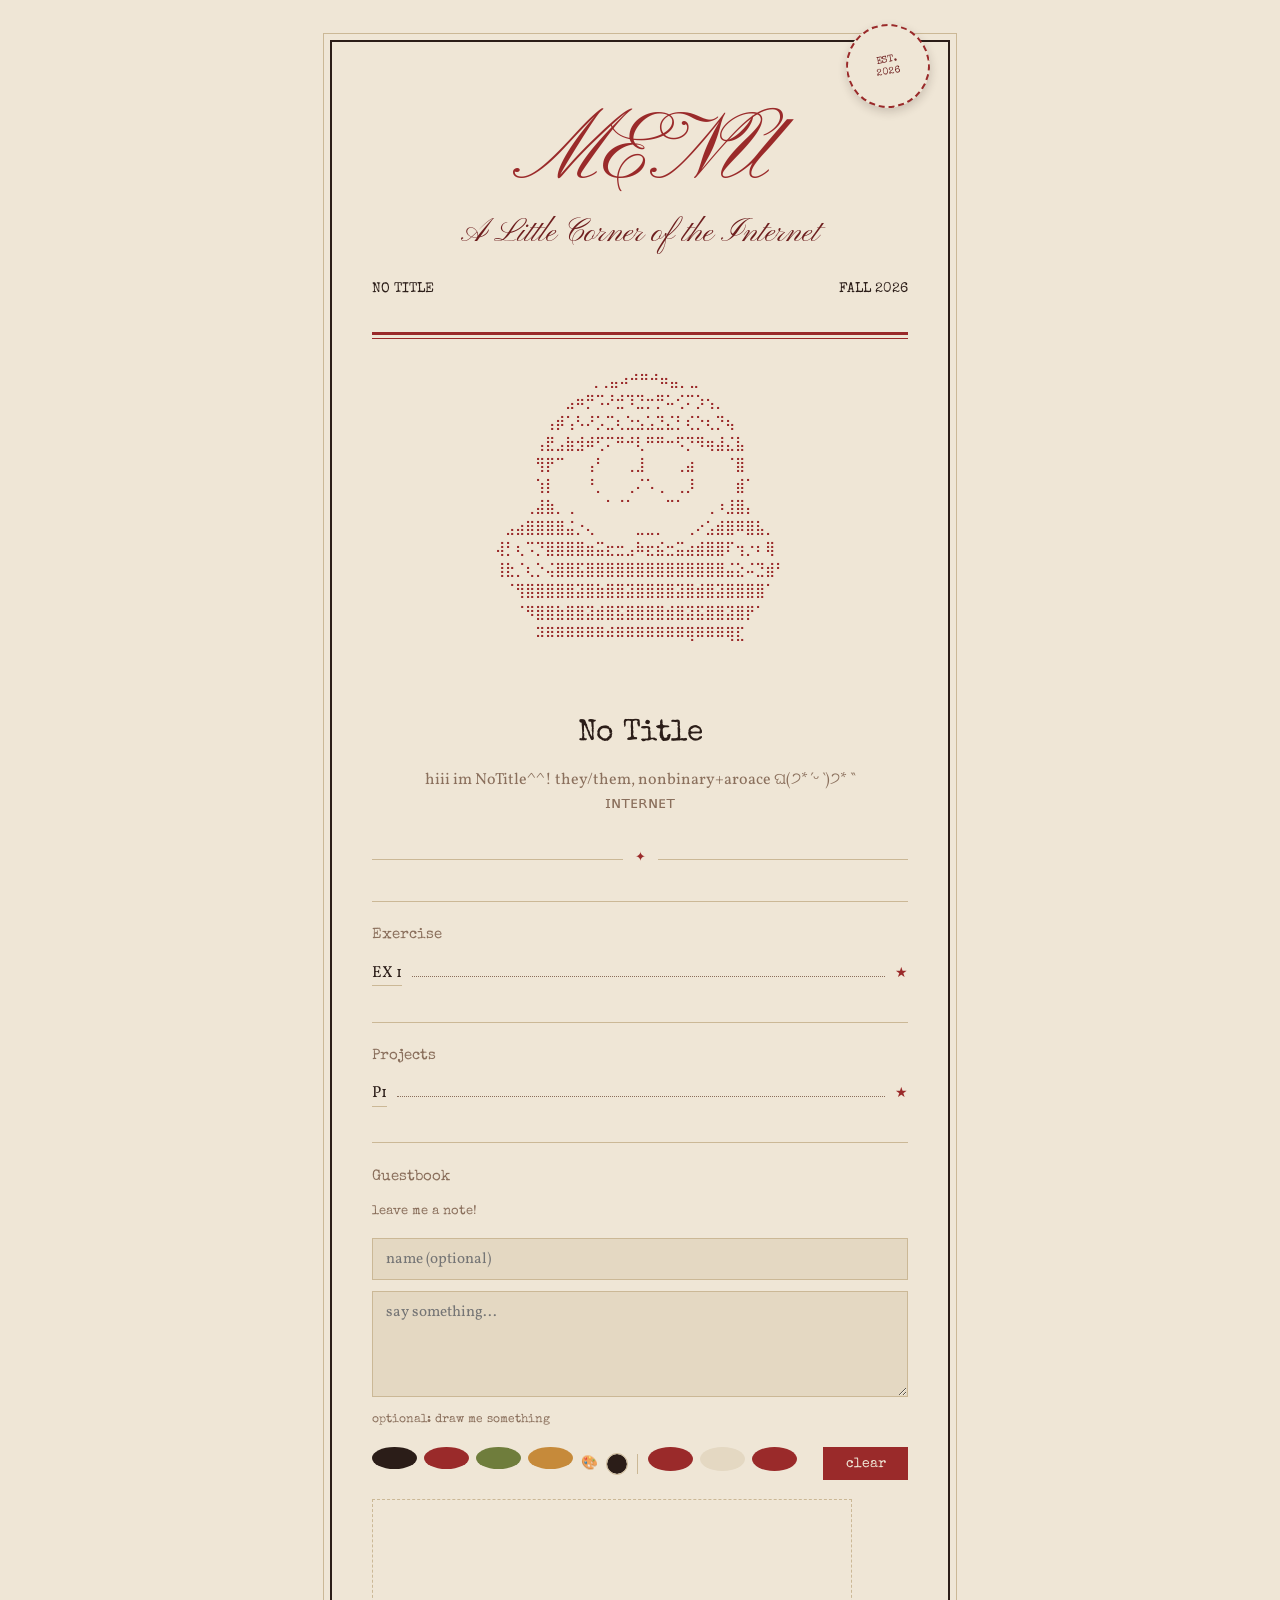
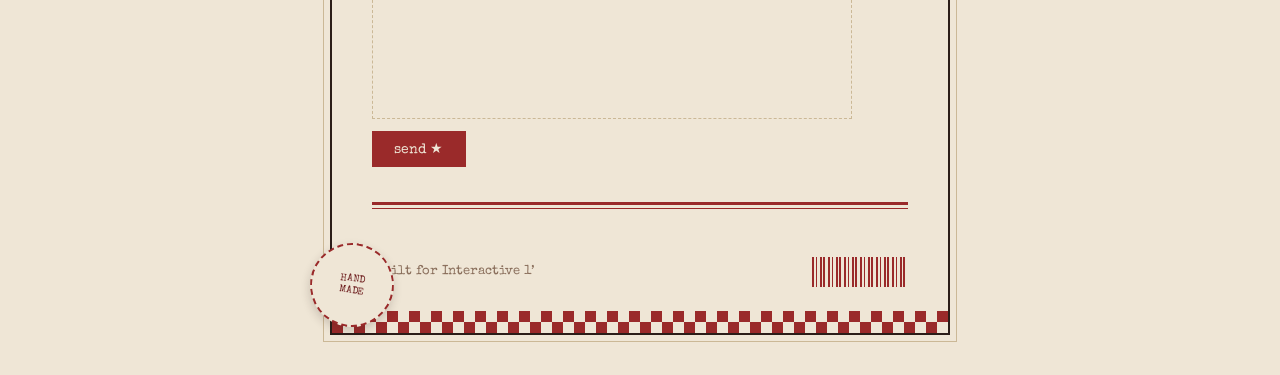
==== index.html @ c3e28254 "color pick" ====
<!DOCTYPE html>
<html lang="en">
<head>
  <meta charset="utf-8" />
  <meta name="viewport" content="width=device-width, initial-scale=1" />
  <title>[Your Name]'s Interactive Site</title>
  <!-- this is where my meta-info lives, but won't show up on the page itself -->
  <link rel="preconnect" href="https://fonts.googleapis.com" />
  <link rel="preconnect" href="https://fonts.gstatic.com" crossorigin />
  <link href="https://fonts.googleapis.com/css2?family=Special+Elite&family=Vollkorn:ital,wght@0,400;0,600;1,400&family=Pinyon+Script&display=swap" rel="stylesheet" />
  <link rel="stylesheet" href="assets/style.css" />
</head>
<body>
  <!-- this is where all my webpage stuff should go -->
  <div class="sky"></div>

  <section id="container">

    <!-- masthead — edit the title/subtitle/info-bar text freely -->
    <div class="masthead">
      <h2 class="menu-title">MENU</h2>
      <p class="menu-subtitle">A Little Corner of the Internet</p>
      <div class="menu-infobar">
        <span>NO TITLE</span>
        <span>FALL 2026</span>
      </div>
    </div>
    <div class="rule-double"></div>

    <!-- about me -->
    <div class="menu-header">
      <pre class="ascii">
 ⠀⠀⠀⠀⠀⠀⠀⠀⠀⢀⢀⣤⠴⠚⠛⠚⠶⣤⡀⣀⠀⠀⠀⠀⠀⠀⠀⠀⠀
⠀⠀⠀⠀⠀⠀⠀⣠⠶⡛⠩⠜⣚⠹⣙⡒⡛⠥⢊⠍⡱⢢⡀⠀⠀⠀⠀⠀⠀
⠀⠀⠀⠀⠀⢠⡾⢡⠣⠜⡡⣉⢆⣑⣢⣡⣙⣌⡃⢎⡑⢆⡙⢦⠀⠀⠀⠀⠀
⠀⠀⠀⠀⢠⣟⣠⣷⣺⠾⢋⠍⠛⠚⢇⠛⠛⠒⠫⡙⠻⢶⣼⣌⣧⠀⠀⠀⠀
⠀⠀⠀⠀⢻⡟⠉⠀⠀⢠⠃⠀⠀⢀⣸⠀⠀⠀⢀⣴⠀⠀⠀⠈⣿⠀⠀⠀⠀
⠀⠀⠀⠀⢱⡇⠀⠀⠀⠘⡀⠀⠀⢀⠌⠡⢀⠀⢀⡸⠀⠀⠀⠀⣾⠁⠀⠀⠀
⠀⠀⠀⢀⣼⣷⡀⢀⠀⠀⠀⠁⠈⠁⠀⠀⠀⠉⠁⠀⠀⢀⠰⣸⣿⡄⠀⠀⠀
⠀⣠⣴⣿⣿⣿⣿⣬⡐⢄⠀⠀⠀⠀⣀⣀⡀⠀⠀⢀⠔⣡⣾⣿⠿⣿⣧⡀⠀
⢼⡃⢆⠩⡙⣿⣿⣿⣿⣶⣭⣖⣒⣠⠷⣖⣮⣒⣭⣴⣾⣿⣿⠏⢲⡐⠆⢿⠀
⢸⣗⡈⢆⡑⢬⣿⣿⣯⣿⣿⣿⣿⣿⣿⣿⣿⣿⣿⣿⣿⣿⣿⣬⣕⠬⣙⣾⠃
⠀⠈⢻⣿⣿⣿⣿⣿⣽⣿⣷⣿⣿⣽⣿⣿⣿⣿⣽⣿⣾⣿⣽⣿⣿⣿⣿⠁⠀
⠀⠀⠈⠻⣿⣿⣷⣿⣿⣽⣾⣿⣯⣿⣿⣿⣿⣾⣿⣽⣯⣿⣿⣽⣿⡟⠁⠀⠀
⠀⠀⠀⠀⠽⠿⠿⠿⠿⠿⠿⠾⠿⠿⠿⠿⠿⠿⠿⢿⠿⠿⠿⢿⣏⠀⠀⠀⠀
     
    </pre>
      <h1>No Title</h1>
      <p class="desc">hiii im NoTitle^^! they/them, nonbinary+aroace ଘ(੭*ˊᵕˋ)੭* ̀ˋ ɪɴᴛᴇʀɴᴇᴛ</p>
    </div>

    <!-- CSS-only stamp placeholders. Replace with your own image stickers
         (see the <img class="sticker"> example below) or delete. -->
    <div class="stamp stamp--one">EST.<br />2026</div>
    <div class="stamp stamp--two">HAND<br />MADE</div>

    <!-- to use a real image sticker instead, drop a png/jpg in
         assets/images/ and add a tag like this anywhere in #container:
    <img class="sticker" src="assets/images/star.png" alt=""
         style="top: -24px; left: 40px; transform: rotate(-10deg);" />
    -->

    <div class="menu-divider"><span>&#10022;</span></div>

    <!-- links to my work -->
    <div id="exercises">
      <h3>Exercise</h3>
      <ul>
        <li class="menu-row">
          <a href="#">EX 1</a>
          <span class="leader"></span>
          <span class="mark">&#9733;</span>
        </li>
      </ul>
    </div>

    <div id="projects">
      <h3>Projects</h3>
      <ul>
        <li class="menu-row">
          <a href="#">P1</a>
          <span class="leader"></span>
          <span class="mark">&#9733;</span>
        </li>
      </ul>
    </div>

    <div id="guestbook">
      <h3>Guestbook</h3>
      <p class="guestbook-note">leave me a note!</p>
      <!-- sign up free at formspree.io, create a form, and replace
           YOUR_FORM_ID below (in the form action) with the ID they give you -->
      <form id="guestbook-form" class="guestbook-form" action="https://formspree.io/f/xeaqyvwk" method="POST">
        <input type="text" name="name" placeholder="name (optional)" />
        <textarea name="message" rows="4" placeholder="say something..." required></textarea>

        <p class="doodle-label">optional: draw me something</p>
        <div class="doodle-tools">
          <button type="button" class="doodle-color is-active" data-color="#2b1d18" style="background:#2b1d18" aria-label="ink"></button>
          <button type="button" class="doodle-color" data-color="#9a2a2a" style="background:#9a2a2a" aria-label="oxblood"></button>
          <button type="button" class="doodle-color" data-color="#6f7d3c" style="background:#6f7d3c" aria-label="olive"></button>
          <button type="button" class="doodle-color" data-color="#c68a3a" style="background:#c68a3a" aria-label="mustard"></button>
          <span class="doodle-tools-label" aria-hidden="true">&#127912;</span>
          <input type="color" id="doodle-color-input" class="doodle-color-input" value="#2b1d18" title="pick any color" />
          <span class="doodle-tools-divider"></span>
          <button type="button" class="doodle-size" data-size="2" aria-label="thin"><span></span></button>
          <button type="button" class="doodle-size is-active" data-size="4" aria-label="medium"><span></span></button>
          <button type="button" class="doodle-size" data-size="8" aria-label="thick"><span></span></button>
          <button type="button" id="doodle-clear" class="doodle-clear-btn">clear</button>
        </div>
        <canvas id="doodle-canvas" width="480" height="220"></canvas>

        <!-- honeypot field to cut down on spam bots, leave as-is -->
        <input type="text" name="_gotcha" class="hp-field" tabindex="-1" autocomplete="off" />
        <button type="submit">send &#9733;</button>
      </form>
      <p id="guestbook-thanks" class="guestbook-thanks" hidden>thank you — your note has been sent &#9733;</p>
    </div>

    <div class="rule-double"></div>
    <footer class="sitefoot">
      <div class="menu-footer">
        <p>&lsquo;Built for Interactive 1&rsquo;</p>
        <div class="barcode" aria-hidden="true"></div>
      </div>
    </footer>
    <div class="checker-band"></div>

  </section>

  <script>
    (function () {
      // ---- doodle canvas ----
      var canvas = document.getElementById('doodle-canvas');
      var hasDrawn = false;
      var ctx;

      function paperFill() {
        ctx.fillStyle = '#efe6d6';
        ctx.fillRect(0, 0, canvas.width, canvas.height);
      }

      if (canvas) {
        ctx = canvas.getContext('2d');
        paperFill();
        ctx.lineJoin = 'round';
        ctx.lineCap = 'round';
        ctx.lineWidth = 4;
        ctx.strokeStyle = '#2b1d18';
        canvas.style.touchAction = 'none';

        var drawing = false;
        var last = null;

        function getPos(e) {
          var rect = canvas.getBoundingClientRect();
          var scaleX = canvas.width / rect.width;
          var scaleY = canvas.height / rect.height;
          return {
            x: (e.clientX - rect.left) * scaleX,
            y: (e.clientY - rect.top) * scaleY
          };
        }

        canvas.addEventListener('pointerdown', function (e) {
          drawing = true;
          hasDrawn = true;
          last = getPos(e);
          canvas.setPointerCapture(e.pointerId);
        });
        canvas.addEventListener('pointermove', function (e) {
          if (!drawing) return;
          var pos = getPos(e);
          ctx.beginPath();
          ctx.moveTo(last.x, last.y);
          ctx.lineTo(pos.x, pos.y);
          ctx.stroke();
          last = pos;
        });
        canvas.addEventListener('pointerup', function () { drawing = false; });
        canvas.addEventListener('pointerleave', function () { drawing = false; });

        var colorBtns = document.querySelectorAll('.doodle-color');
        var colorInput = document.getElementById('doodle-color-input');

        colorBtns.forEach(function (btn) {
          btn.addEventListener('click', function () {
            ctx.strokeStyle = btn.getAttribute('data-color');
            if (colorInput) colorInput.value = btn.getAttribute('data-color');
            colorBtns.forEach(function (b) { b.classList.remove('is-active'); });
            btn.classList.add('is-active');
          });
        });

        if (colorInput) {
          colorInput.addEventListener('input', function () {
            ctx.strokeStyle = colorInput.value;
            colorBtns.forEach(function (b) { b.classList.remove('is-active'); });
          });
        }

        var sizeBtns = document.querySelectorAll('.doodle-size');
        sizeBtns.forEach(function (btn) {
          btn.addEventListener('click', function () {
            ctx.lineWidth = parseFloat(btn.getAttribute('data-size'));
            sizeBtns.forEach(function (b) { b.classList.remove('is-active'); });
            btn.classList.add('is-active');
          });
        });

        var clearBtn = document.getElementById('doodle-clear');
        if (clearBtn) {
          clearBtn.addEventListener('click', function () {
            paperFill();
            hasDrawn = false;
          });
        }
      }

      // ---- guestbook form submit ----
      var gbForm = document.getElementById('guestbook-form');
      if (!gbForm) return;

      // replace with your own values from cloudinary.com (see chat notes)
      var CLOUD_NAME = 'zeejncwy';
      var UPLOAD_PRESET = 'ntitle';

      function uploadDoodle() {
        return new Promise(function (resolve) {
          canvas.toBlob(function (blob) {
            if (!blob) { resolve(null); return; }
            var cdata = new FormData();
            cdata.append('file', blob, 'doodle.png');
            cdata.append('upload_preset', UPLOAD_PRESET);
            fetch('https://api.cloudinary.com/v1_1/' + CLOUD_NAME + '/upload', {
              method: 'POST',
              body: cdata
            }).then(function (r) { return r.json(); })
              .then(function (json) { resolve(json.secure_url || null); })
              .catch(function () { resolve(null); });
          }, 'image/png');
        });
      }

      gbForm.addEventListener('submit', function (e) {
        e.preventDefault();
        var submitBtn = gbForm.querySelector('button[type="submit"]');
        if (submitBtn) { submitBtn.disabled = true; submitBtn.textContent = 'sending...'; }

        function proceed(doodleUrl) {
          var data = new FormData(gbForm);
          if (doodleUrl) data.append('doodle_url', doodleUrl);
          fetch(gbForm.action, {
            method: 'POST',
            body: data,
            headers: { 'Accept': 'application/json' }
          }).then(function (res) {
            if (res.ok) {
              gbForm.hidden = true;
              document.getElementById('guestbook-thanks').hidden = false;
            } else {
              alert('Something went wrong — please try again.');
              if (submitBtn) { submitBtn.disabled = false; submitBtn.textContent = 'send ★'; }
            }
          }).catch(function () {
            alert('Something went wrong — please try again.');
            if (submitBtn) { submitBtn.disabled = false; submitBtn.textContent = 'send ★'; }
          });
        }

        if (canvas && hasDrawn) {
          uploadDoodle().then(proceed);
        } else {
          proceed(null);
        }
      });
    })();
  </script>
</body>
</html>
---- assets/style.css ----
/* ---------------------------------------------------
   tokens
--------------------------------------------------- */
:root {
  --bg: #efe6d6;
  --bg-deep: #e4d8c2;
  --ink: #2b1d18;
  --ink-dim: #8a6f5c;
  --accent: #9a2a2a;
  --accent-dim: #6e1f1f;
  --line: #cbb896;
  --display: "Special Elite", "Courier New", Consolas, Menlo, monospace;
  --mono: "SFMono-Regular", Consolas, Menlo, monospace;
  --sans: "Vollkorn", Georgia, "Times New Roman", serif;
  --script: "Pinyon Script", "Brush Script MT", cursive;
}

* { box-sizing: border-box; }

html, body {
  margin: 0;
  padding: 0;
  background: var(--bg);
  color: var(--ink);
  font-family: var(--sans);
  line-height: 1.55;
}

/* ---------------------------------------------------
   paper grain backdrop — one quiet decorative touch
--------------------------------------------------- */
.sky {
  position: fixed;
  inset: 0;
  z-index: -1;
  background:
    radial-gradient(1px 1px at 15% 25%, var(--line) 50%, transparent 51%),
    radial-gradient(1px 1px at 60% 10%, var(--line) 50%, transparent 51%),
    radial-gradient(1px 1px at 80% 55%, var(--line) 50%, transparent 51%),
    radial-gradient(1px 1px at 30% 70%, var(--line) 50%, transparent 51%),
    radial-gradient(1px 1px at 90% 80%, var(--line) 50%, transparent 51%),
    radial-gradient(1px 1px at 8% 88%, var(--line) 50%, transparent 51%),
    radial-gradient(120% 90% at 50% 0%, var(--bg-deep), var(--bg) 65%);
  opacity: 0.6;
}

/* ---------------------------------------------------
   page frame — double-ruled "menu board"
--------------------------------------------------- */
body {
  padding: 2.5rem 1.25rem;
}

#container {
  position: relative;
  max-width: 620px;
  margin: 0 auto;
  padding: 3.5rem 2.5rem 3rem;
  border: 2px solid var(--ink);
  box-shadow: 0 0 0 6px var(--bg), 0 0 0 7px var(--line);
  background: var(--bg);
}

.menu-header {
  text-align: center;
  margin: 0 0 2rem;
}

/* ---------------------------------------------------
   masthead — big script logotype, info bar, double rule
--------------------------------------------------- */
.masthead {
  text-align: center;
  margin: 0 0 2rem;
}

.masthead .menu-title {
  font-family: var(--script);
  font-size: 6rem;
  line-height: 1.2;
  color: var(--accent);
  margin: 0;
  font-weight: 400;
}

.masthead .menu-subtitle {
  font-family: var(--script);
  font-size: 2rem;
  line-height: 1.3;
  color: var(--accent-dim);
  margin: 0 0 1.5rem;
}

.masthead .menu-infobar {
  display: flex;
  justify-content: space-between;
  align-items: baseline;
  font-family: var(--display);
  font-size: 0.85rem;
  color: var(--ink);
  margin-bottom: 0.5rem;
  text-align: left;
}

.rule-double {
  height: 0;
  border-top: 3px solid var(--accent);
  border-bottom: 1px solid var(--accent);
  padding-top: 3px;
  margin: 0 0 2rem;
}

.menu-divider {
  display: flex;
  align-items: center;
  gap: 0.75rem;
  color: var(--line);
  margin: 0 0 2rem;
}

.menu-divider::before,
.menu-divider::after {
  content: "";
  flex: 1 1 auto;
  border-top: 1px solid var(--line);
}

.menu-divider span {
  color: var(--accent);
  font-size: 0.8rem;
}

.ascii {
  font-family: var(--mono);
  font-size: 0.85rem;
  color: var(--accent);
  text-align: center;
  margin: 0 0 1.5rem;
  white-space: pre;
}

h1 {
  font-family: var(--display);
  font-size: 1.9rem;
  font-weight: 400;
  letter-spacing: -0.01em;
  margin: 0 0 0.6rem;
  color: var(--ink);
}

.desc {
  color: var(--ink-dim);
  max-width: 46ch;
  margin: 0 auto;
}

/* ---------------------------------------------------
   exercise / project lists
--------------------------------------------------- */
#exercises, #projects, #guestbook {
  border-top: 1px solid var(--line);
  padding-top: 1.4rem;
  margin-bottom: 2.2rem;
}

.guestbook-note {
  font-family: var(--display);
  font-size: 0.8rem;
  color: var(--ink-dim);
  margin: 0 0 1rem;
}

.guestbook-form {
  display: flex;
  flex-direction: column;
  gap: 0.7rem;
}

.guestbook-form input[type="text"],
.guestbook-form textarea {
  font-family: var(--sans);
  font-size: 0.95rem;
  color: var(--ink);
  background: var(--bg-deep);
  border: 1px solid var(--line);
  padding: 0.6rem 0.8rem;
  resize: vertical;
}

.guestbook-form input[type="text"]:focus,
.guestbook-form textarea:focus {
  outline: none;
  border-color: var(--accent);
}

.guestbook-form .hp-field {
  position: absolute;
  left: -9999px;
  width: 1px;
  height: 1px;
  opacity: 0;
}

.guestbook-form button {
  align-self: flex-start;
  font-family: var(--display);
  font-size: 0.85rem;
  color: var(--bg);
  background: var(--accent);
  border: none;
  padding: 0.6rem 1.4rem;
  cursor: pointer;
  transition: background 0.15s ease;
}

.guestbook-form button:hover {
  background: var(--accent-dim);
}

.guestbook-thanks {
  font-family: var(--display);
  font-size: 0.9rem;
  color: var(--accent-dim);
  text-align: center;
  padding: 1rem 0;
}

/* ---------------------------------------------------
   doodle canvas
--------------------------------------------------- */
.doodle-label {
  font-family: var(--display);
  font-size: 0.75rem;
  color: var(--ink-dim);
  margin: 0.2rem 0 0.4rem;
}

.doodle-tools {
  display: flex;
  flex-wrap: wrap;
  align-items: center;
  gap: 0.45rem;
  margin-bottom: 0.5rem;
}

.doodle-color {
  width: 22px;
  height: 22px;
  border-radius: 50%;
  border: 2px solid transparent;
  padding: 0;
  cursor: pointer;
}

.doodle-color.is-active {
  border-color: var(--ink);
}

.doodle-tools-label {
  font-size: 0.85rem;
  line-height: 1;
  margin-left: 0.1rem;
}

.doodle-color-input {
  -webkit-appearance: none;
  appearance: none;
  width: 22px;
  height: 22px;
  border: 1px solid var(--line);
  border-radius: 50%;
  padding: 0;
  cursor: pointer;
  background: none;
}

.doodle-color-input::-webkit-color-swatch-wrapper {
  padding: 0;
  border-radius: 50%;
}

.doodle-color-input::-webkit-color-swatch {
  border: none;
  border-radius: 50%;
}

.doodle-color-input::-moz-color-swatch {
  border: none;
  border-radius: 50%;
}

.doodle-tools-divider {
  width: 1px;
  height: 20px;
  background: var(--line);
  margin: 0 0.15rem;
}

.doodle-size {
  width: 24px;
  height: 24px;
  border-radius: 50%;
  border: 1px solid var(--line);
  background: var(--bg);
  padding: 0;
  display: flex;
  align-items: center;
  justify-content: center;
  cursor: pointer;
}

.doodle-size span {
  display: block;
  border-radius: 50%;
  background: var(--ink);
}

.doodle-size[data-size="2"] span { width: 4px; height: 4px; }
.doodle-size[data-size="4"] span { width: 8px; height: 8px; }
.doodle-size[data-size="8"] span { width: 14px; height: 14px; }

.doodle-size.is-active {
  border-color: var(--accent);
  background: var(--bg-deep);
}

.doodle-clear-btn {
  margin-left: auto;
  font-family: var(--display);
  font-size: 0.7rem;
  color: var(--ink-dim);
  background: none;
  border: 1px solid var(--line);
  padding: 0.25rem 0.6rem;
  cursor: pointer;
}

.doodle-clear-btn:hover {
  color: var(--accent);
  border-color: var(--accent-dim);
}

#doodle-canvas {
  width: 100%;
  max-width: 480px;
  height: auto;
  aspect-ratio: 480 / 220;
  border: 1px dashed var(--line);
  background: var(--bg);
  cursor: crosshair;
  touch-action: none;
}

h3 {
  font-family: var(--display);
  font-size: 0.95rem;
  font-weight: 500;
  color: var(--ink-dim);
  margin: 0 0 0.8rem;
}

ul {
  list-style: none;
  margin: 0;
  padding: 0;
}

li {
  margin: 0 0 0.7rem;
}

/* menu row: name .......... mark, like an item line on a printed menu */
.menu-row {
  display: flex;
  align-items: baseline;
  gap: 0.6rem;
}

.menu-row .leader {
  flex: 1 1 auto;
  height: 0;
  border-bottom: 1px dotted var(--ink-dim);
  margin-bottom: 0.3em;
}

.menu-row .mark {
  flex: 0 0 auto;
  color: var(--accent);
  font-size: 0.85rem;
}

a {
  color: var(--ink);
  text-decoration: none;
  border-bottom: 1px solid var(--line);
  transition: border-color 0.15s ease, color 0.15s ease;
  white-space: nowrap;
}

a:hover,
a:focus-visible {
  color: var(--accent);
  border-color: var(--accent-dim);
}

a:focus-visible {
  outline: 2px solid var(--accent);
  outline-offset: 3px;
}

/* ---------------------------------------------------
   footer — tagline, barcode, checkerboard band
--------------------------------------------------- */
.sitefoot {
  margin-top: 3rem;
}

.menu-footer {
  display: flex;
  justify-content: space-between;
  align-items: center;
  gap: 1rem;
  font-family: var(--display);
  font-size: 0.8rem;
  color: var(--ink-dim);
}

.menu-footer p { margin: 0; }

.barcode {
  flex: 0 0 auto;
  width: 96px;
  height: 30px;
  background-image: repeating-linear-gradient(
    90deg,
    var(--accent) 0px, var(--accent) 2px,
    transparent 2px, transparent 4px,
    var(--accent) 4px, var(--accent) 5px,
    transparent 5px, transparent 8px,
    var(--accent) 8px, var(--accent) 10px,
    transparent 10px, transparent 11px,
    var(--accent) 11px, var(--accent) 13px,
    transparent 13px, transparent 16px
  );
}

.checker-band {
  height: 22px;
  margin: 1.5rem -2.5rem -3rem;
  background-color: var(--bg);
  background-image:
    linear-gradient(45deg, var(--accent) 25%, transparent 25%),
    linear-gradient(-45deg, var(--accent) 25%, transparent 25%),
    linear-gradient(45deg, transparent 75%, var(--accent) 75%),
    linear-gradient(-45deg, transparent 75%, var(--accent) 75%);
  background-size: 22px 22px;
  background-position: 0 0, 0 11px, 11px -11px, -11px 0px;
}

/* ---------------------------------------------------
   small screens
--------------------------------------------------- */
@media (max-width: 480px) {
  #container { padding: 3rem 1.25rem 3rem; }
  h1 { font-size: 1.5rem; }
  .masthead .menu-title { font-size: 3.6rem; }
  .masthead .menu-subtitle { font-size: 1.4rem; }
  .checker-band { margin: 1.5rem -1.25rem -3rem; }
}

/* ---------------------------------------------------
   stickers — CSS "stamp" placeholders + real-image stickers
--------------------------------------------------- */
.stamp {
  position: absolute;
  width: 84px;
  height: 84px;
  border-radius: 50%;
  border: 2px dashed var(--accent);
  display: flex;
  align-items: center;
  justify-content: center;
  text-align: center;
  padding: 0.5rem;
  font-family: var(--display);
  font-size: 0.62rem;
  line-height: 1.25;
  color: var(--accent-dim);
  background: var(--bg);
  box-shadow: 0 4px 10px rgba(43, 29, 24, 0.18);
  user-select: none;
}

.stamp--one {
  top: -18px;
  right: 18px;
  transform: rotate(-9deg);
}

.stamp--two {
  bottom: 6px;
  left: -22px;
  transform: rotate(7deg);
}

/* drop your own PNG/JPG stickers in assets/images/ and use this class
   on an <img>. Position each one with an inline style (top/right or
   bottom/left, in px or %) relative to #container, which is already
   position:relative. */
.sticker {
  position: absolute;
  max-width: 110px;
  height: auto;
  filter: drop-shadow(0 6px 10px rgba(43, 29, 24, 0.25));
  transform: rotate(-8deg);
  pointer-events: none;
}

@media (max-width: 480px) {
  .stamp { width: 64px; height: 64px; font-size: 0.52rem; }
  .sticker { max-width: 80px; }
}

/* ---------------------------------------------------
   respect reduced motion (no motion used, kept for future edits)
--------------------------------------------------- */
@media (prefers-reduced-motion: reduce) {
  * { transition: none !important; }
}
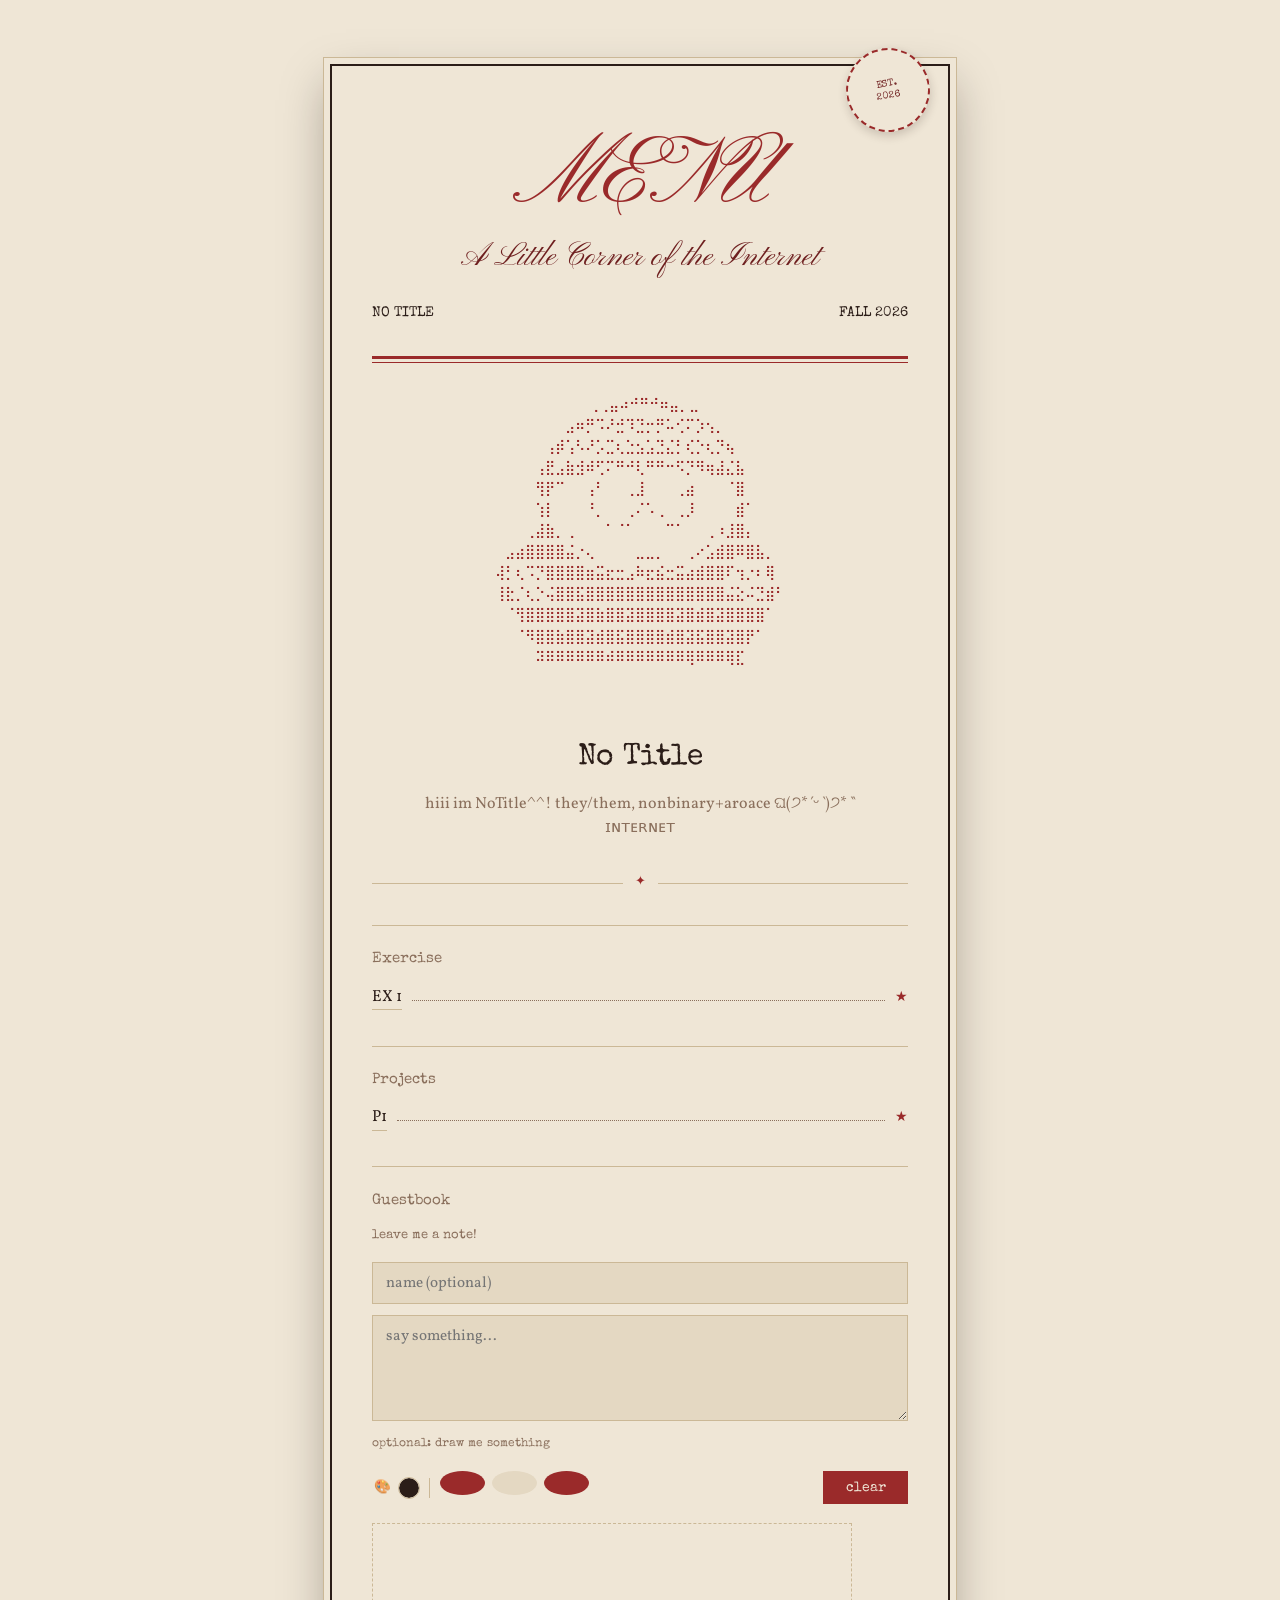
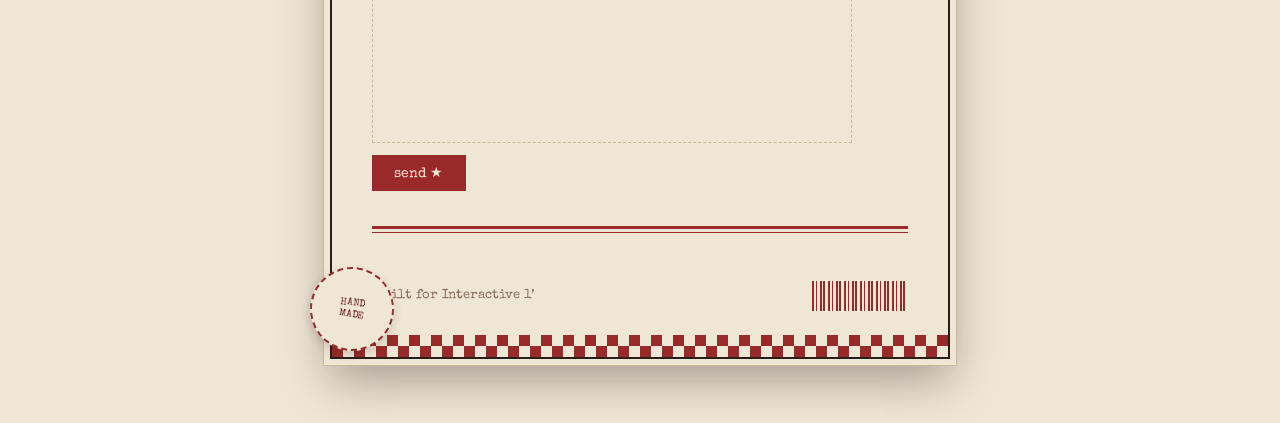
==== commit 16ed361a: "images" ====
--- a/index.html
+++ b/index.html
@@ -96,10 +96,6 @@
 
         <p class="doodle-label">optional: draw me something</p>
         <div class="doodle-tools">
-          <button type="button" class="doodle-color is-active" data-color="#2b1d18" style="background:#2b1d18" aria-label="ink"></button>
-          <button type="button" class="doodle-color" data-color="#9a2a2a" style="background:#9a2a2a" aria-label="oxblood"></button>
-          <button type="button" class="doodle-color" data-color="#6f7d3c" style="background:#6f7d3c" aria-label="olive"></button>
-          <button type="button" class="doodle-color" data-color="#c68a3a" style="background:#c68a3a" aria-label="mustard"></button>
           <span class="doodle-tools-label" aria-hidden="true">&#127912;</span>
           <input type="color" id="doodle-color-input" class="doodle-color-input" value="#2b1d18" title="pick any color" />
           <span class="doodle-tools-divider"></span>
@@ -180,22 +176,10 @@
         canvas.addEventListener('pointerup', function () { drawing = false; });
         canvas.addEventListener('pointerleave', function () { drawing = false; });
 
-        var colorBtns = document.querySelectorAll('.doodle-color');
         var colorInput = document.getElementById('doodle-color-input');
-
-        colorBtns.forEach(function (btn) {
-          btn.addEventListener('click', function () {
-            ctx.strokeStyle = btn.getAttribute('data-color');
-            if (colorInput) colorInput.value = btn.getAttribute('data-color');
-            colorBtns.forEach(function (b) { b.classList.remove('is-active'); });
-            btn.classList.add('is-active');
-          });
-        });
-
         if (colorInput) {
           colorInput.addEventListener('input', function () {
             ctx.strokeStyle = colorInput.value;
-            colorBtns.forEach(function (b) { b.classList.remove('is-active'); });
           });
         }
 
--- a/assets/style.css
+++ b/assets/style.css
@@ -27,28 +27,27 @@
 }
 
 /* ---------------------------------------------------
-   paper grain backdrop — one quiet decorative touch
+   backdrop — your artwork, toned down with a cream wash
+   so the card stays legible and the palette stays cohesive
 --------------------------------------------------- */
 .sky {
   position: fixed;
   inset: 0;
   z-index: -1;
-  background:
-    radial-gradient(1px 1px at 15% 25%, var(--line) 50%, transparent 51%),
-    radial-gradient(1px 1px at 60% 10%, var(--line) 50%, transparent 51%),
-    radial-gradient(1px 1px at 80% 55%, var(--line) 50%, transparent 51%),
-    radial-gradient(1px 1px at 30% 70%, var(--line) 50%, transparent 51%),
-    radial-gradient(1px 1px at 90% 80%, var(--line) 50%, transparent 51%),
-    radial-gradient(1px 1px at 8% 88%, var(--line) 50%, transparent 51%),
-    radial-gradient(120% 90% at 50% 0%, var(--bg-deep), var(--bg) 65%);
-  opacity: 0.6;
+  background-image:
+    linear-gradient(rgba(239, 230, 214, 0.55), rgba(239, 230, 214, 0.55)),
+    url("images/site-background.jpg");
+  background-size: cover;
+  background-position: center;
+  background-repeat: no-repeat;
+  background-attachment: fixed;
 }
 
 /* ---------------------------------------------------
    page frame — double-ruled "menu board"
 --------------------------------------------------- */
 body {
-  padding: 2.5rem 1.25rem;
+  padding: 4rem 1.5rem;
 }
 
 #container {
@@ -57,7 +56,10 @@
   margin: 0 auto;
   padding: 3.5rem 2.5rem 3rem;
   border: 2px solid var(--ink);
-  box-shadow: 0 0 0 6px var(--bg), 0 0 0 7px var(--line);
+  box-shadow:
+    0 0 0 6px var(--bg),
+    0 0 0 7px var(--line),
+    0 20px 45px rgba(20, 12, 8, 0.35);
   background: var(--bg);
 }
 
@@ -241,19 +243,6 @@
   align-items: center;
   gap: 0.45rem;
   margin-bottom: 0.5rem;
-}
-
-.doodle-color {
-  width: 22px;
-  height: 22px;
-  border-radius: 50%;
-  border: 2px solid transparent;
-  padding: 0;
-  cursor: pointer;
-}
-
-.doodle-color.is-active {
-  border-color: var(--ink);
 }
 
 .doodle-tools-label {
@@ -461,6 +450,7 @@
    small screens
 --------------------------------------------------- */
 @media (max-width: 480px) {
+  body { padding: 1.75rem 0.75rem; }
   #container { padding: 3rem 1.25rem 3rem; }
   h1 { font-size: 1.5rem; }
   .masthead .menu-title { font-size: 3.6rem; }
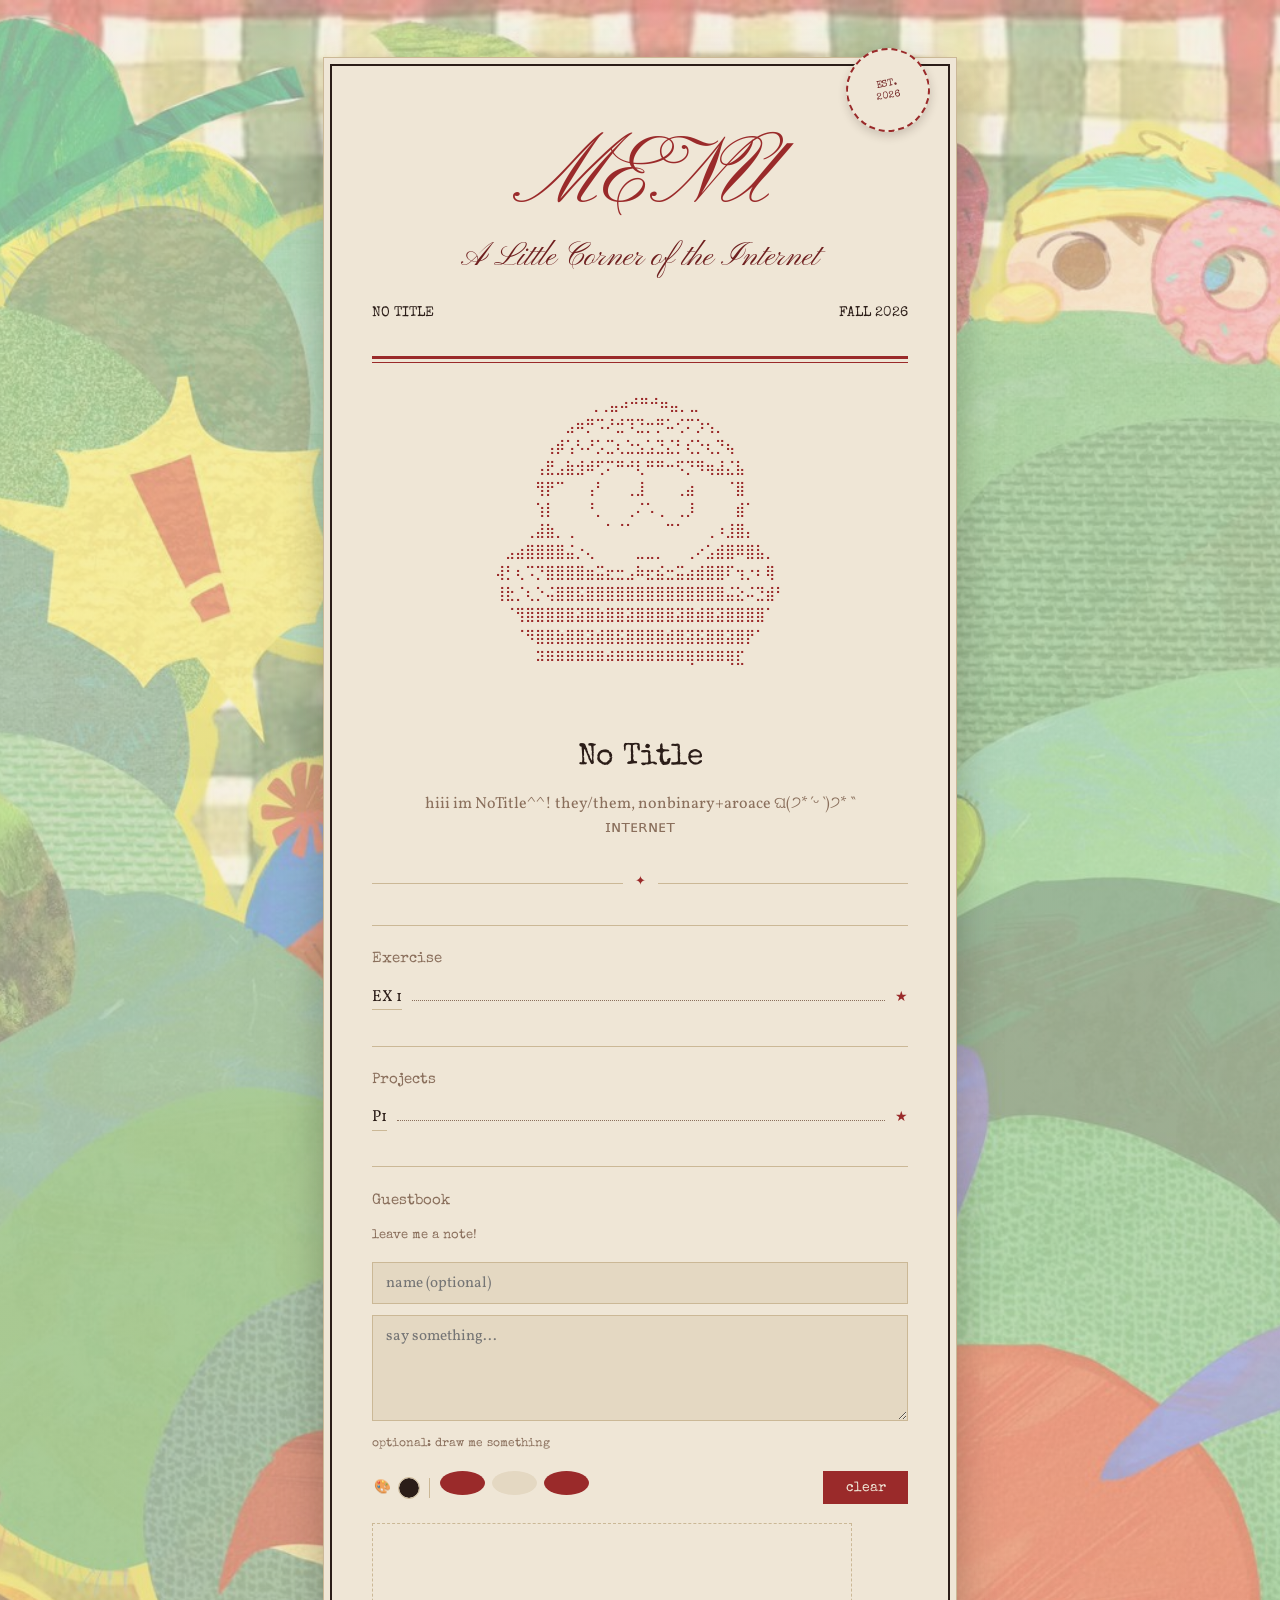
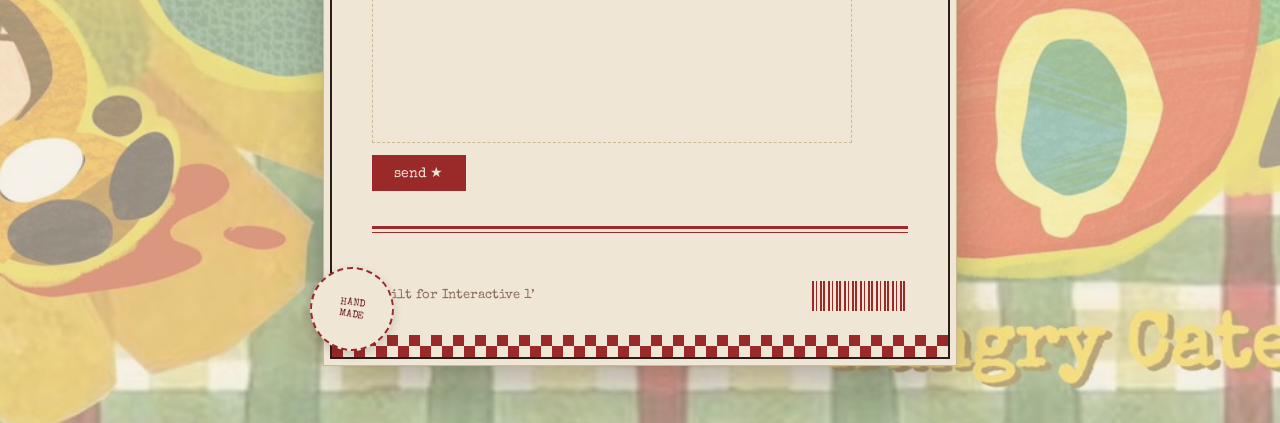
==== commit 7e27d775: "background" ====
--- a/index.html
+++ b/index.html
@@ -12,7 +12,6 @@
 </head>
 <body>
   <!-- this is where all my webpage stuff should go -->
-  <div class="sky"></div>
 
   <section id="container">
 
--- a/assets/style.css
+++ b/assets/style.css
@@ -20,7 +20,6 @@
 html, body {
   margin: 0;
   padding: 0;
-  background: var(--bg);
   color: var(--ink);
   font-family: var(--sans);
   line-height: 1.55;
@@ -28,19 +27,18 @@
 
 /* ---------------------------------------------------
    backdrop — your artwork, toned down with a cream wash
-   so the card stays legible and the palette stays cohesive
---------------------------------------------------- */
-.sky {
-  position: fixed;
-  inset: 0;
-  z-index: -1;
+   so the card stays legible and the palette stays cohesive.
+   set directly on body (not a separate fixed layer) so it
+   renders reliably on both desktop and mobile browsers.
+--------------------------------------------------- */
+body {
+  background-color: var(--bg);
   background-image:
     linear-gradient(rgba(239, 230, 214, 0.55), rgba(239, 230, 214, 0.55)),
     url("images/site-background.jpg");
   background-size: cover;
   background-position: center;
   background-repeat: no-repeat;
-  background-attachment: fixed;
 }
 
 /* ---------------------------------------------------
@@ -48,6 +46,8 @@
 --------------------------------------------------- */
 body {
   padding: 4rem 1.5rem;
+  min-height: 100vh;
+  box-sizing: border-box;
 }
 
 #container {
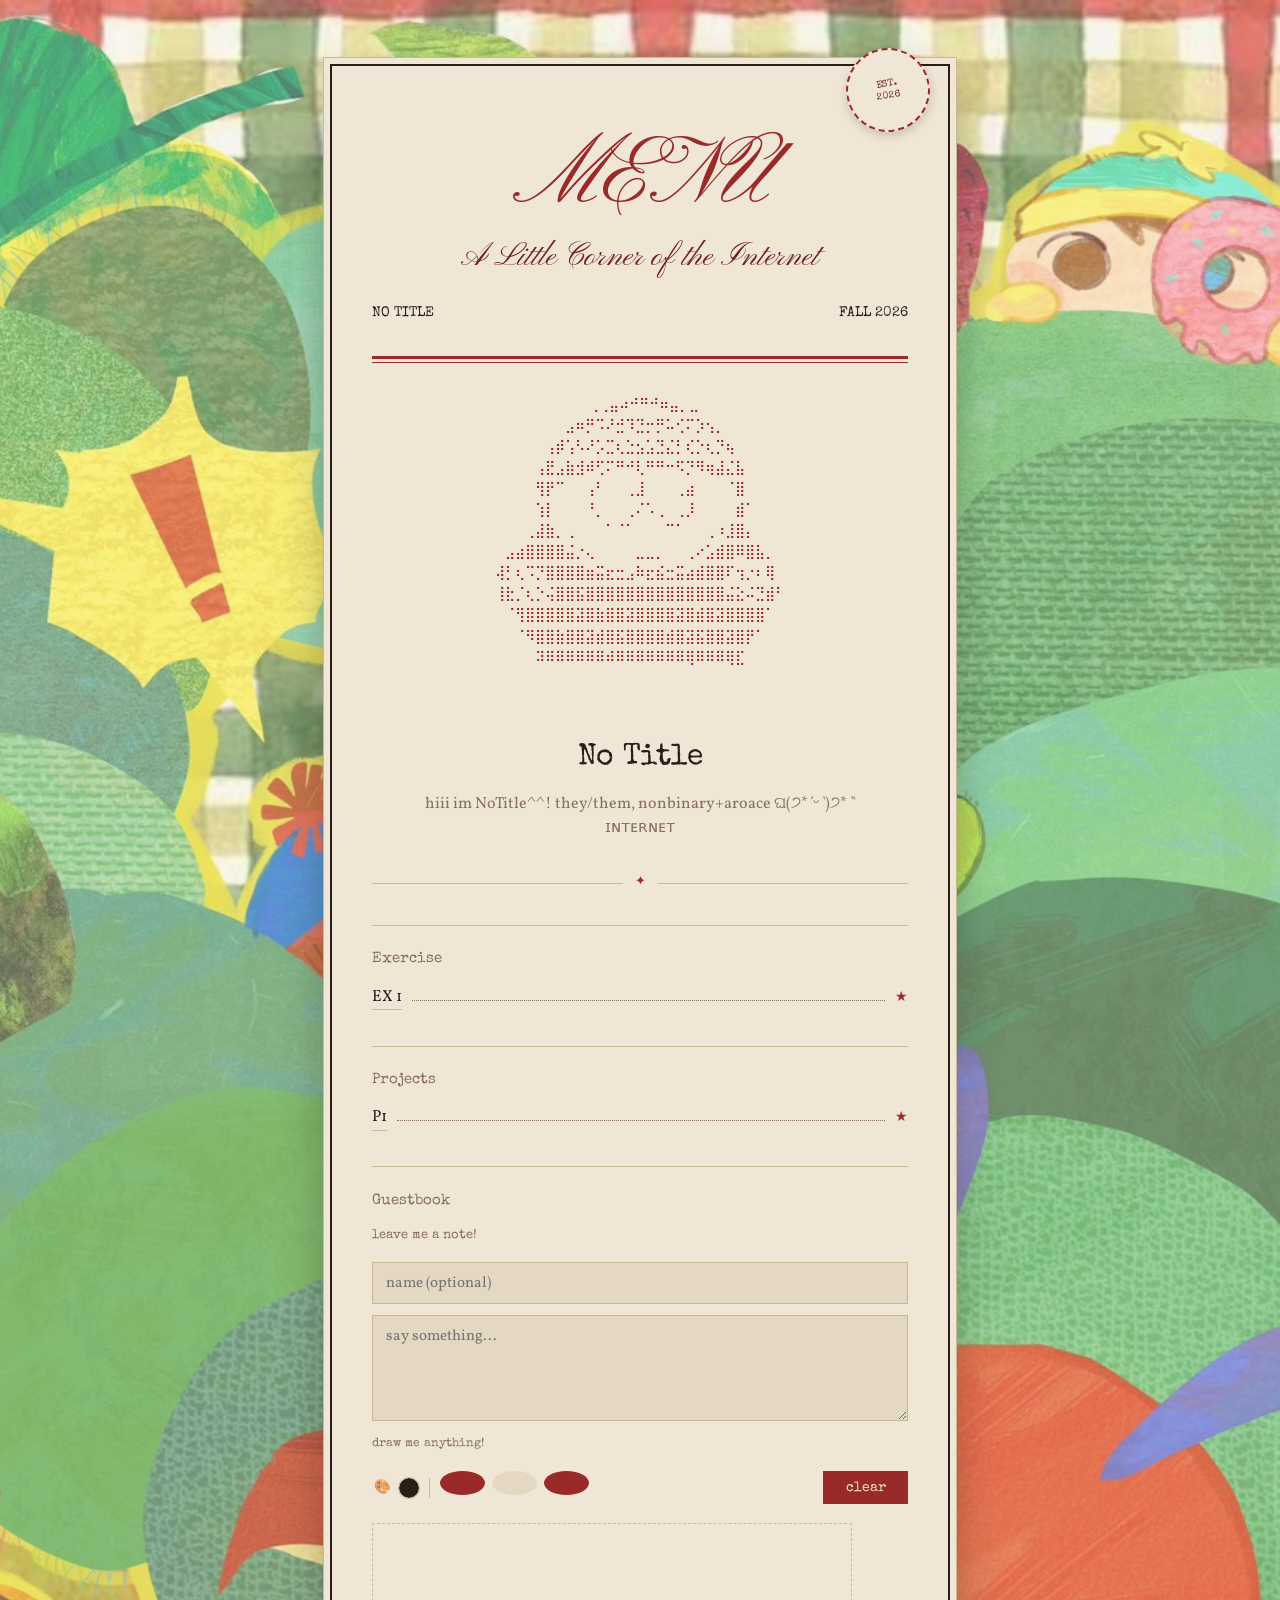
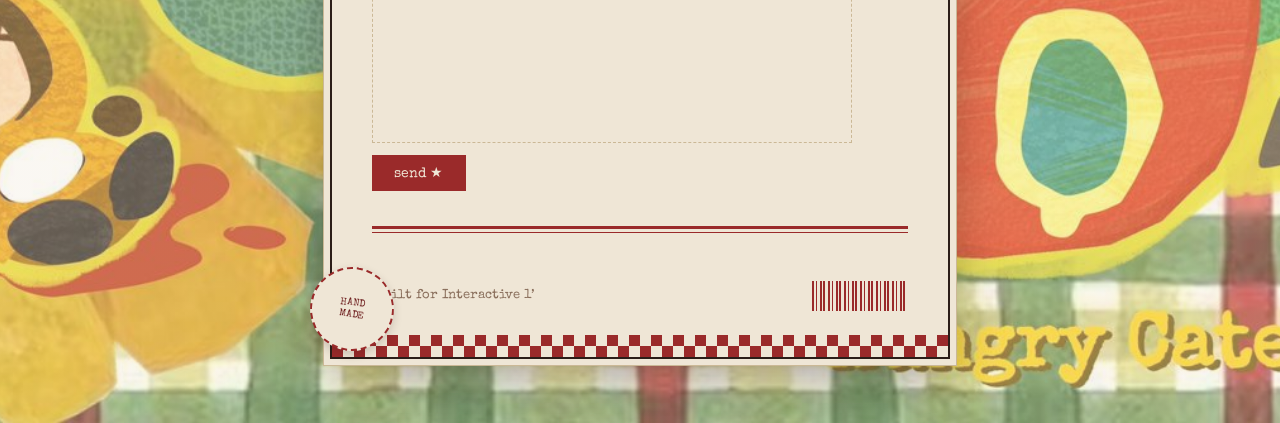
==== commit 28908c2d: "Update index.html" ====
--- a/index.html
+++ b/index.html
@@ -93,7 +93,7 @@
         <input type="text" name="name" placeholder="name (optional)" />
         <textarea name="message" rows="4" placeholder="say something..." required></textarea>
 
-        <p class="doodle-label">optional: draw me something</p>
+        <p class="doodle-label">draw me anything!</p>
         <div class="doodle-tools">
           <span class="doodle-tools-label" aria-hidden="true">&#127912;</span>
           <input type="color" id="doodle-color-input" class="doodle-color-input" value="#2b1d18" title="pick any color" />
@@ -109,7 +109,7 @@
         <input type="text" name="_gotcha" class="hp-field" tabindex="-1" autocomplete="off" />
         <button type="submit">send &#9733;</button>
       </form>
-      <p id="guestbook-thanks" class="guestbook-thanks" hidden>thank you — your note has been sent &#9733;</p>
+      <p id="guestbook-thanks" class="guestbook-thanks" hidden>thank you! your note has been sent &#9733;</p>
     </div>
 
     <div class="rule-double"></div>
--- a/assets/style.css
+++ b/assets/style.css
@@ -34,7 +34,7 @@
 body {
   background-color: var(--bg);
   background-image:
-    linear-gradient(rgba(239, 230, 214, 0.55), rgba(239, 230, 214, 0.55)),
+    linear-gradient(rgba(239, 230, 214, 0.3), rgba(239, 230, 214, 0.3)),
     url("images/site-background.jpg");
   background-size: cover;
   background-position: center;
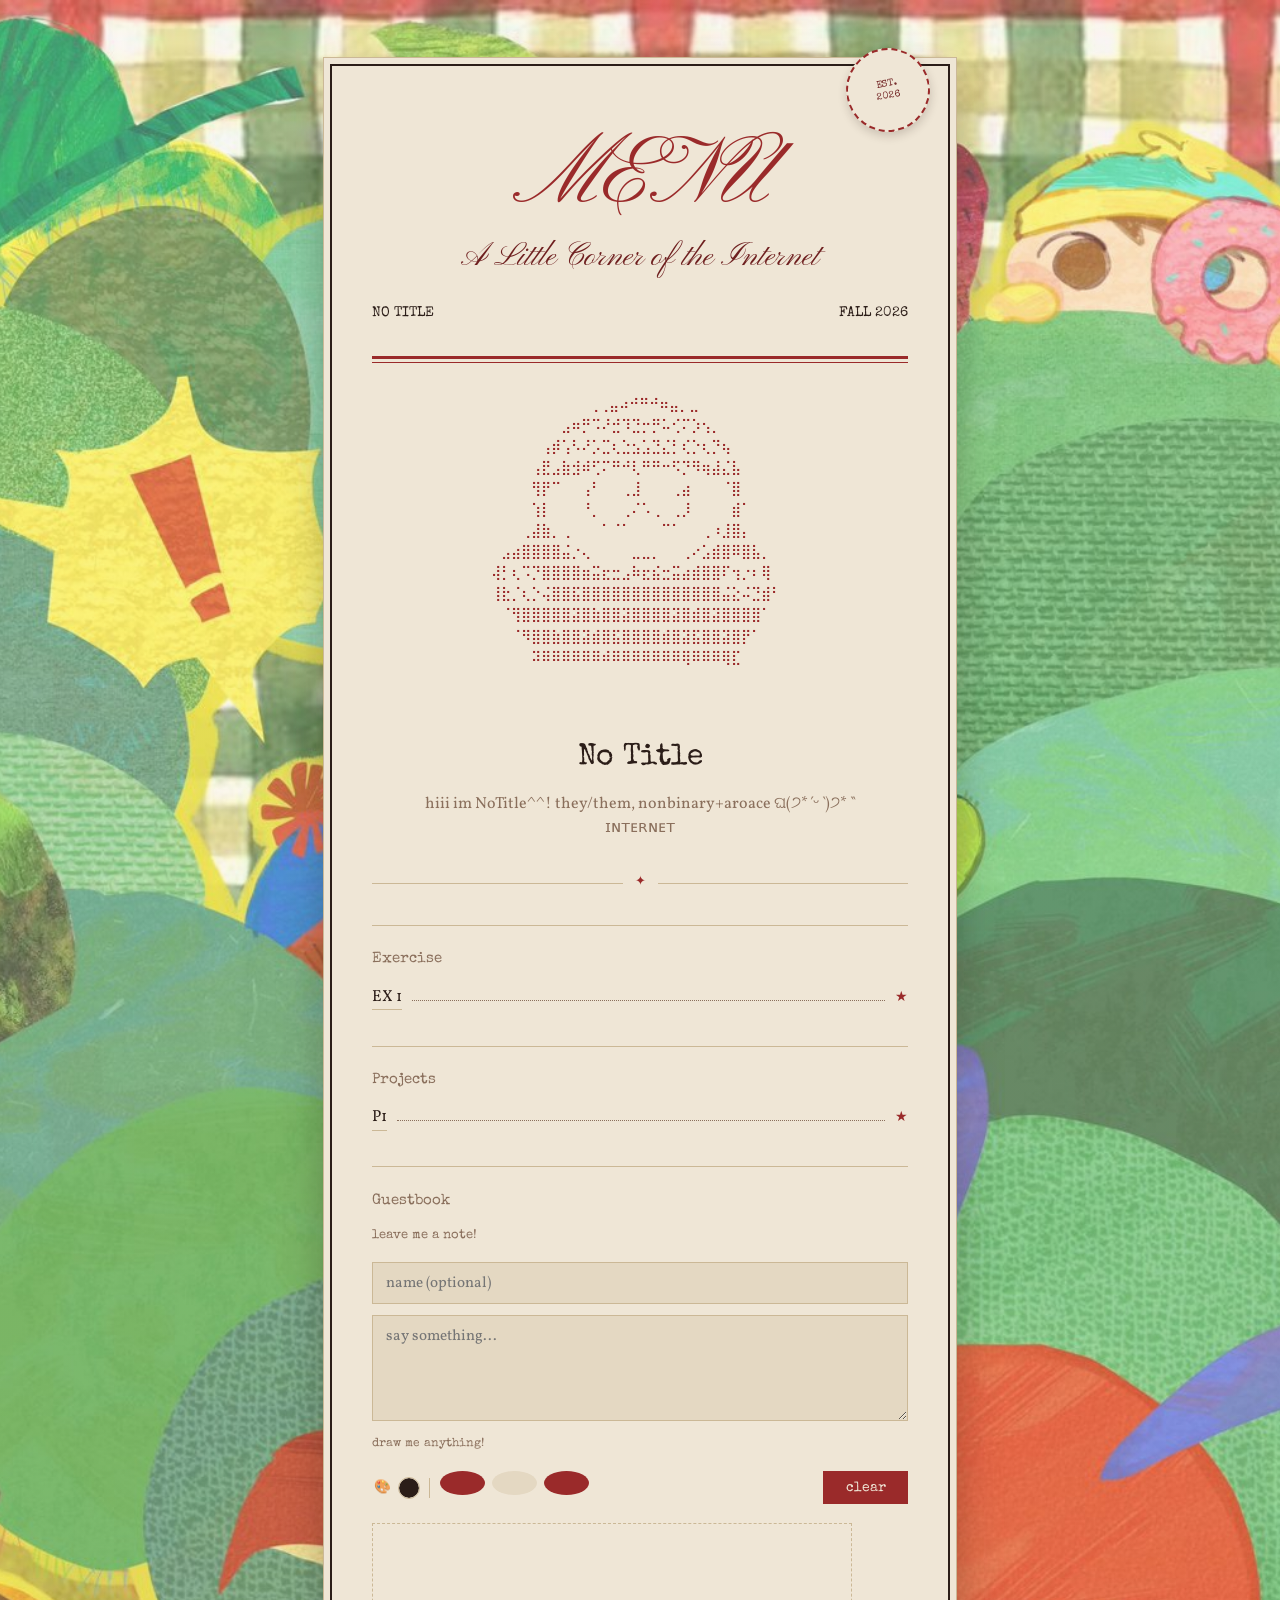
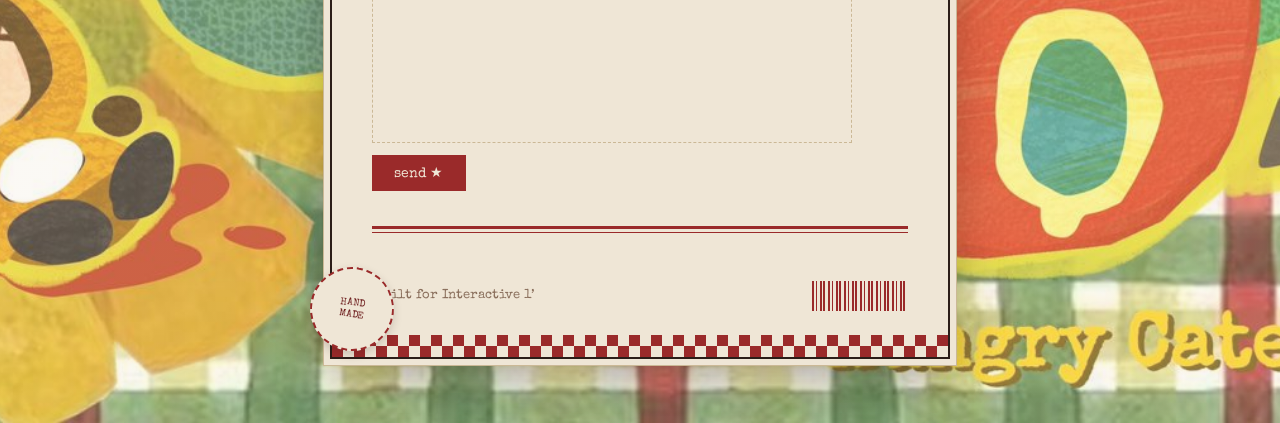
==== commit 4c84fa9f: "name" ====
--- a/index.html
+++ b/index.html
@@ -3,7 +3,7 @@
 <head>
   <meta charset="utf-8" />
   <meta name="viewport" content="width=device-width, initial-scale=1" />
-  <title>[Your Name]'s Interactive Site</title>
+  <title>No Title's Interactive Site</title>
   <!-- this is where my meta-info lives, but won't show up on the page itself -->
   <link rel="preconnect" href="https://fonts.googleapis.com" />
   <link rel="preconnect" href="https://fonts.gstatic.com" crossorigin />
@@ -42,7 +42,7 @@
 ⠀⠈⢻⣿⣿⣿⣿⣿⣽⣿⣷⣿⣿⣽⣿⣿⣿⣿⣽⣿⣾⣿⣽⣿⣿⣿⣿⠁⠀
 ⠀⠀⠈⠻⣿⣿⣷⣿⣿⣽⣾⣿⣯⣿⣿⣿⣿⣾⣿⣽⣯⣿⣿⣽⣿⡟⠁⠀⠀
 ⠀⠀⠀⠀⠽⠿⠿⠿⠿⠿⠿⠾⠿⠿⠿⠿⠿⠿⠿⢿⠿⠿⠿⢿⣏⠀⠀⠀⠀
-     
+
     </pre>
       <h1>No Title</h1>
       <p class="desc">hiii im NoTitle^^! they/them, nonbinary+aroace ଘ(੭*ˊᵕˋ)੭* ̀ˋ ɪɴᴛᴇʀɴᴇᴛ</p>
@@ -66,7 +66,7 @@
       <h3>Exercise</h3>
       <ul>
         <li class="menu-row">
-          <a href="#">EX 1</a>
+          <a href="garden.html">EX 1</a>
           <span class="leader"></span>
           <span class="mark">&#9733;</span>
         </li>
--- a/assets/style.css
+++ b/assets/style.css
@@ -34,7 +34,7 @@
 body {
   background-color: var(--bg);
   background-image:
-    linear-gradient(rgba(239, 230, 214, 0.3), rgba(239, 230, 214, 0.3)),
+    linear-gradient(rgba(239, 230, 214, 0.25), rgba(239, 230, 214, 0.25)),
     url("images/site-background.jpg");
   background-size: cover;
   background-position: center;
@@ -132,13 +132,20 @@
   font-size: 0.8rem;
 }
 
+/* ascii art — left-aligned INSIDE each line (so hand-placed indentation
+   from a copied piece of ASCII art is preserved exactly as drawn), and
+   the whole block centered as one unit via `display: table` + auto
+   margins. Using text-align: center here instead would center every
+   line independently, which throws off alignment for any art whose
+   lines aren't all the same length (most pasted ASCII art). */
 .ascii {
   font-family: var(--mono);
   font-size: 0.85rem;
   color: var(--accent);
-  text-align: center;
-  margin: 0 0 1.5rem;
+  margin: 0 auto 1.5rem;
   white-space: pre;
+  text-align: left;
+  display: table;
 }
 
 h1 {
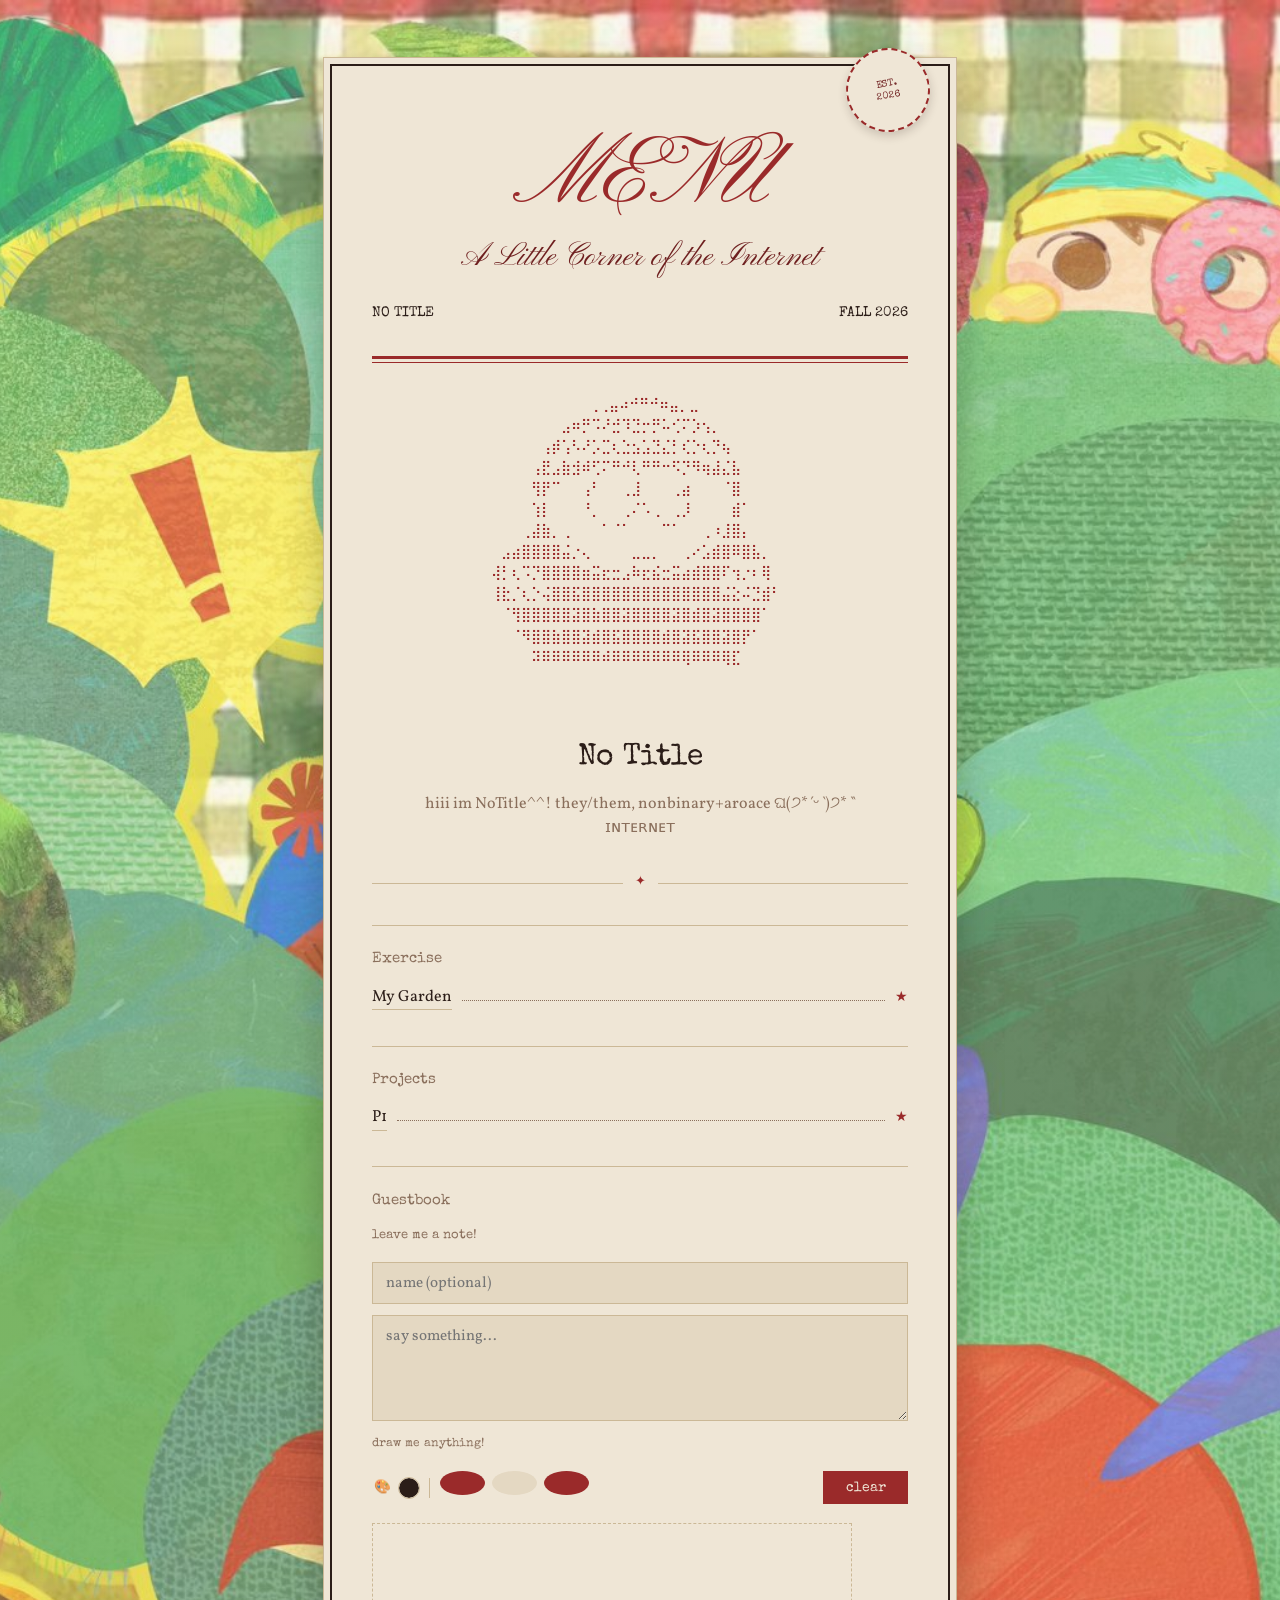
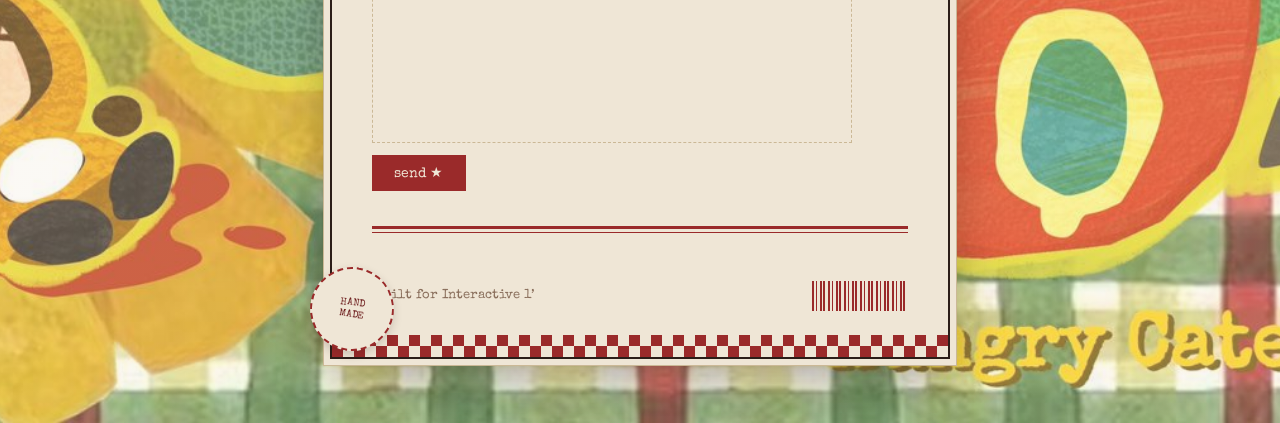
==== commit 6dda3d48: "Update index.html" ====
--- a/index.html
+++ b/index.html
@@ -66,7 +66,7 @@
       <h3>Exercise</h3>
       <ul>
         <li class="menu-row">
-          <a href="garden.html">EX 1</a>
+          <a href="garden.html">My Garden</a>
           <span class="leader"></span>
           <span class="mark">&#9733;</span>
         </li>
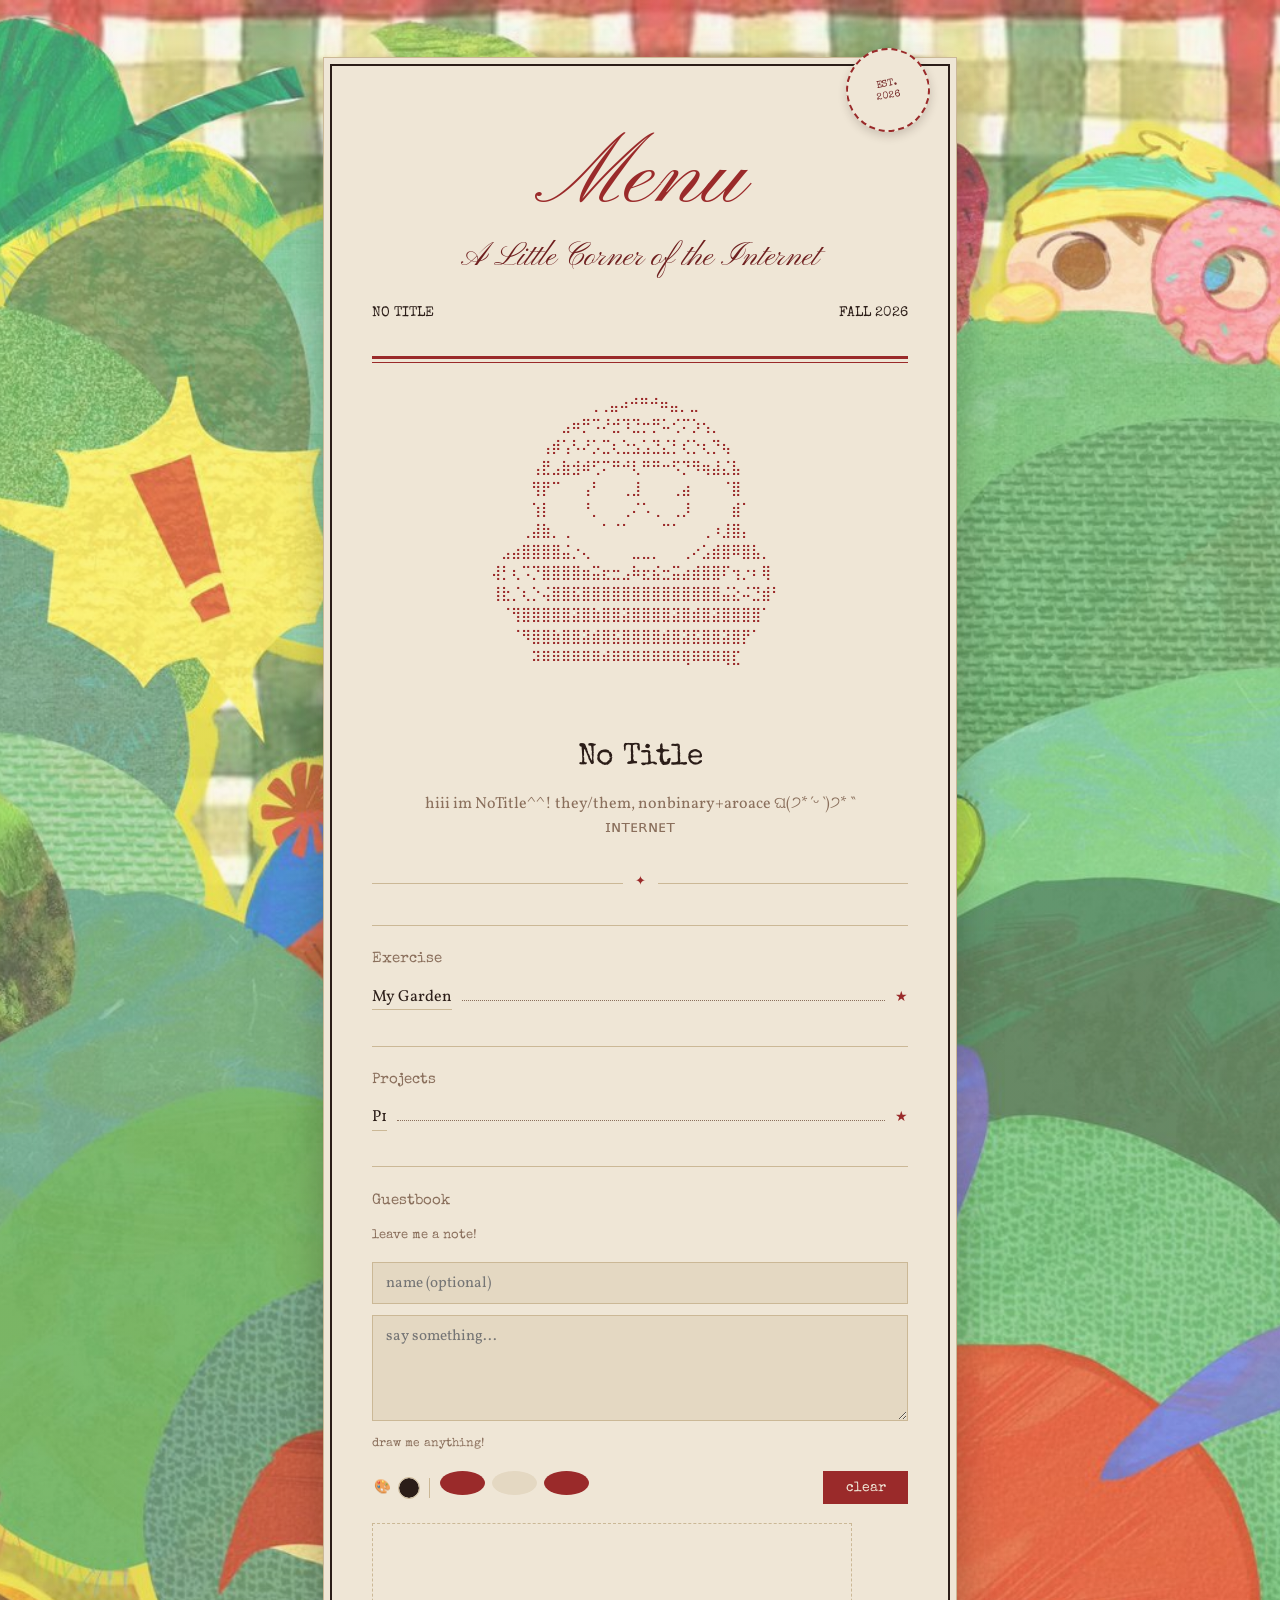
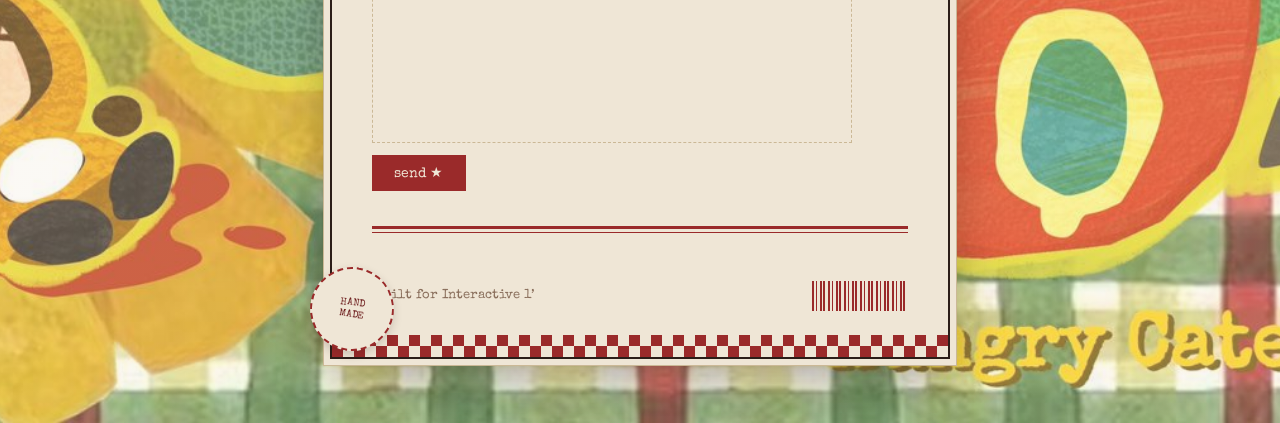
==== commit a1a24003: "Update index.html" ====
--- a/index.html
+++ b/index.html
@@ -17,7 +17,7 @@
 
     <!-- masthead — edit the title/subtitle/info-bar text freely -->
     <div class="masthead">
-      <h2 class="menu-title">MENU</h2>
+      <h2 class="menu-title">Menu</h2>
       <p class="menu-subtitle">A Little Corner of the Internet</p>
       <div class="menu-infobar">
         <span>NO TITLE</span>
@@ -45,7 +45,7 @@
 
     </pre>
       <h1>No Title</h1>
-      <p class="desc">hiii im NoTitle^^! they/them, nonbinary+aroace ଘ(੭*ˊᵕˋ)੭* ̀ˋ ɪɴᴛᴇʀɴᴇᴛ</p>
+      <p class="desc">hiii im NoTitle^^! they/them, nonbinary+aroace    ଘ(੭*ˊᵕˋ)੭* ̀ˋ ɪɴᴛᴇʀɴᴇᴛ</p>
     </div>
 
     <!-- CSS-only stamp placeholders. Replace with your own image stickers
